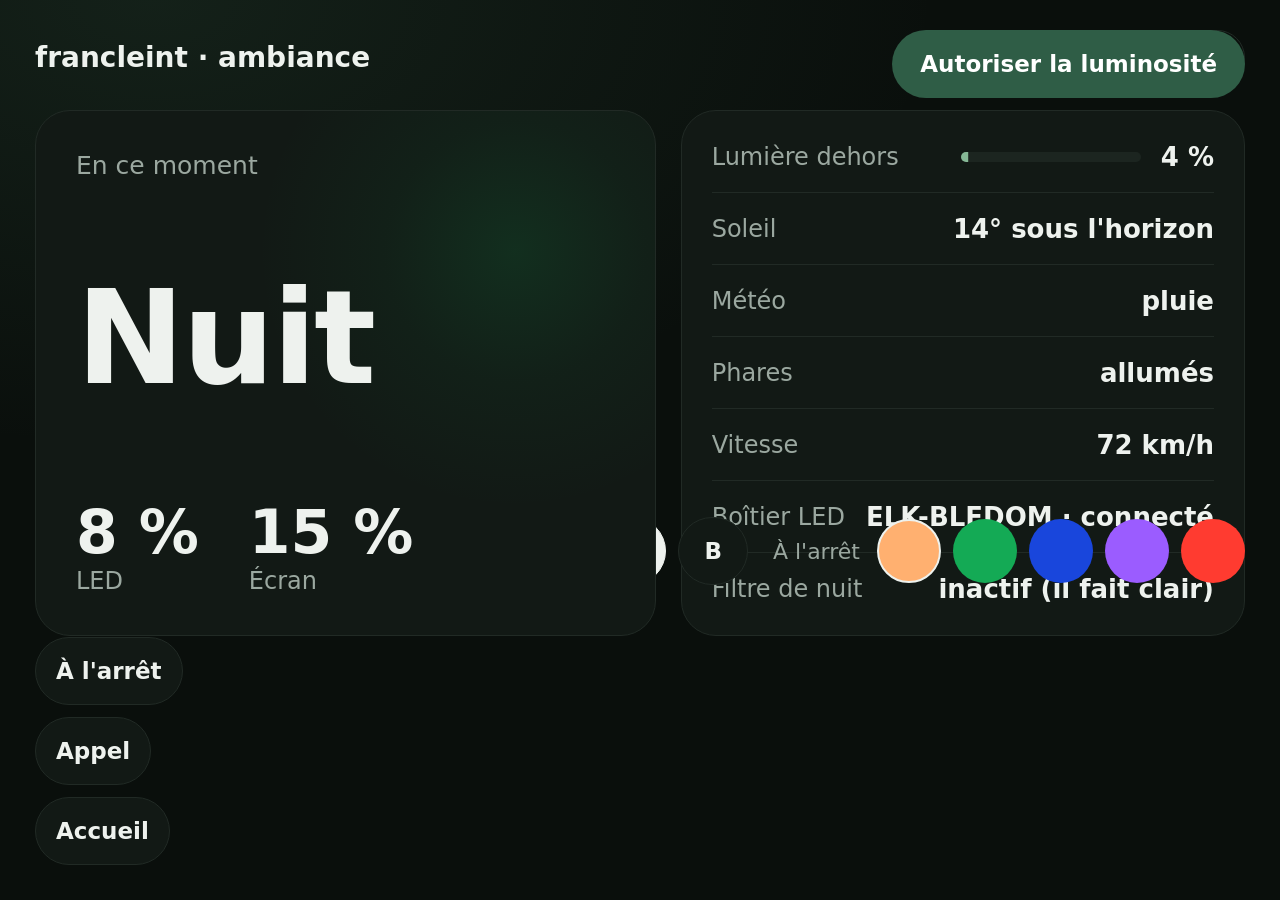
==== francleint/src/main/assets/www/ambiance/index.html @ 004cc015 "Add files via upload" ====
<!doctype html>
<html lang="fr">
<head>
<meta charset="utf-8">
<meta name="viewport" content="width=device-width, initial-scale=1">
<title>Ambiance francleint</title>
<style>
@font-face { font-family: "Inst"; src: url("../fonts/InstrumentSans.ttf") format("truetype"); font-weight: 400 700; font-stretch: 75% 100%; }
:root {
  --bg: #0A0F0C; --surface: #121915; --surface-2: #1C2520; --line: #212A25;
  --ink: #EEF2EE; --ink-2: #9BA8A0; --accent: #2F5D46; --accent-hi: #86B896;
  --ease: cubic-bezier(.22,1,.36,1);
}
* { box-sizing: border-box; margin: 0; padding: 0; -webkit-tap-highlight-color: transparent; }
html { font-size: calc(100vh / 45); }
html, body { height: 100%; overflow: hidden; background: var(--bg); color: var(--ink); font-family: "Inst", system-ui, sans-serif; user-select: none; }
button { font: inherit; color: inherit; border: 0; background: none; cursor: pointer; transition: transform 180ms var(--ease), background 180ms var(--ease); }
button:active { transform: scale(.97); }

.app { height: 100%; padding: 1.5rem 1.75rem 1.75rem; display: grid; grid-template-rows: 2.75rem minmax(0,1fr) auto; gap: 1.25rem;
  background-image: radial-gradient(56rem 32rem at 12% 0%, rgba(80,140,104,.14), transparent 70%); }
header { display: flex; align-items: center; justify-content: space-between; }
.brand { font-size: 1.4rem; font-weight: 700; }
.top-actions { display: flex; gap: .75rem; }
.ghost { height: 2.75rem; padding: 0 1.1rem; border-radius: 999px; font-size: 1.15rem; font-weight: 600; color: var(--ink-2); border: 1px solid var(--line); }

main { display: grid; grid-template-columns: minmax(0,1.1fr) minmax(0,1fr); gap: 1.25rem; min-height: 0; }
.hero { position: relative; border-radius: 1.75rem; background: var(--surface); border: 1px solid var(--line); padding: 2rem; display: flex; flex-direction: column; justify-content: space-between; overflow: hidden; }
.orb { position: absolute; right: -6rem; top: -6rem; width: 26rem; height: 26rem; border-radius: 50%; transition: background 900ms var(--ease), opacity 900ms var(--ease); }
.label { position: relative; font-size: 1.25rem; font-weight: 500; color: var(--ink-2); }
.ctx { position: relative; font-size: 6.5rem; font-weight: 600; font-stretch: 75%; letter-spacing: -.02em; line-height: .95; text-transform: capitalize; }
.levels { position: relative; display: flex; gap: 2.5rem; }
.levels b { display: block; font-size: 3rem; font-weight: 600; font-stretch: 75%; font-variant-numeric: tabular-nums; }
.levels span { font-size: 1.2rem; font-weight: 500; color: var(--ink-2); }

.inputs { border-radius: 1.75rem; background: var(--surface); border: 1px solid var(--line); padding: .5rem 1.5rem; display: flex; flex-direction: column; justify-content: space-around; }
.row { display: flex; align-items: center; justify-content: space-between; gap: 1rem; min-height: 3.6rem; border-bottom: 1px solid var(--line); }
.row:last-child { border-bottom: 0; }
.row span { font-size: 1.2rem; font-weight: 500; color: var(--ink-2); }
.row b { font-size: 1.3rem; font-weight: 600; text-align: right; }
.bar { width: 9rem; height: .5rem; border-radius: .5rem; background: var(--surface-2); overflow: hidden; }
.bar i { display: block; height: 100%; width: 100%; background: var(--accent-hi); transform-origin: left; transition: transform 600ms var(--ease); }
.with-bar { display: flex; align-items: center; gap: 1rem; }

footer { display: grid; grid-template-columns: minmax(0,1fr) auto auto; gap: 1.25rem; align-items: center; }
.chips .chip { padding: 0 1rem; }
.chips { display: flex; gap: .6rem; flex-wrap: wrap; }
.chip { height: 3.4rem; padding: 0 1.25rem; border-radius: 999px; background: var(--surface); border: 1px solid var(--line); font-size: 1.15rem; font-weight: 600; }
.chip.on { background: var(--ink); color: var(--bg); border-color: var(--ink); }
.park { display: flex; align-items: center; gap: .6rem; }
.park span { font-size: 1.1rem; color: var(--ink-2); margin-right: .25rem; }
.sw { width: 3.2rem; height: 3.2rem; border-radius: 50%; border: 2px solid transparent; }
.sw.on { border-color: var(--ink); }
.cta { height: 3.4rem; padding: 0 1.4rem; border-radius: 999px; background: var(--accent); color: #fff; font-size: 1.15rem; font-weight: 600; }

.sheet { position: absolute; inset: 0; background: rgba(5,8,6,.86); display: none; align-items: center; justify-content: center; }
.sheet.on { display: flex; }
.panel { width: 52rem; max-height: 36rem; border-radius: 1.75rem; background: var(--surface); border: 1px solid var(--line); padding: 1.75rem; display: flex; flex-direction: column; gap: 1rem; }
.panel h2 { font-size: 1.8rem; font-weight: 600; }
.panel p { font-size: 1.1rem; color: var(--ink-2); }
.list { overflow-y: auto; display: flex; flex-direction: column; gap: .5rem; }
.dev { display: flex; justify-content: space-between; align-items: center; min-height: 3.2rem; padding: 0 1rem; border-radius: 1rem; background: var(--surface-2); font-size: 1.15rem; text-align: left; }
.dev small { color: var(--ink-2); font-size: .95rem; }
.mono { font-family: monospace; font-size: .95rem; color: var(--ink-2); word-break: break-all; }
.test { display: flex; align-items: center; gap: .6rem; }
.test span { font-size: 1.1rem; color: var(--ink-2); }
.panel-actions { display: flex; gap: .75rem; justify-content: flex-end; }
@media (prefers-reduced-motion: reduce) { * { transition-duration: 1ms !important; } }
</style>
</head>
<body>
<div class="app">
  <header>
    <span class="brand">francleint · ambiance</span>
    <div class="top-actions">
      <button class="ghost" id="btBtn">Bluetooth</button>
      <button class="ghost" id="quit">Fermer</button>
    </div>
  </header>

  <main>
    <section class="hero" aria-label="Ce que font les LED">
      <div class="orb" id="orb"></div>
      <p class="label">En ce moment</p>
      <p class="ctx" id="ctx">—</p>
      <div class="levels">
        <div><b id="led">—</b><span>LED</span></div>
        <div><b id="screen">—</b><span>Écran</span></div>
      </div>
    </section>

    <section class="inputs" aria-label="Ce que voit le moteur">
      <div class="row"><span>Lumière dehors</span><div class="with-bar"><div class="bar"><i id="ambBar"></i></div><b id="amb">—</b></div></div>
      <div class="row"><span>Soleil</span><b id="sun">—</b></div>
      <div class="row"><span>Météo</span><b id="wx">—</b></div>
      <div class="row"><span>Phares</span><b id="lights">—</b></div>
      <div class="row"><span>Vitesse</span><b id="speed">—</b></div>
      <div class="row"><span>Boîtier LED</span><b id="ledState">—</b></div>
      <div class="row"><span>Filtre de nuit</span><b id="dimTxt">—</b></div>
    </section>
  </main>

  <footer>
    <div class="chips" id="chips">
      <button class="chip" data-sim="auto">Auto</button>
      <button class="chip" data-sim="soleil">Soleil</button>
      <button class="chip" data-sim="pluie">Pluie</button>
      <button class="chip" data-sim="nuit">Nuit</button>
      <button class="chip" data-sim="autoroute">Autoroute</button>
      <button class="chip" data-sim="arret">À l'arrêt</button>
      <button class="chip" data-sim="appel">Appel</button>
      <button class="chip" data-sim="accueil">Accueil</button>
    </div>
    <div class="park">
      <span>Test LED</span>
      <button class="sw" data-test="#FF0000" style="background:#FF0000" aria-label="Test rouge"></button>
      <button class="sw" data-test="#00FF00" style="background:#00FF00" aria-label="Test vert"></button>
      <button class="sw" data-test="#0000FF" style="background:#0000FF" aria-label="Test bleu"></button>
      <button class="chip" data-proto="0">A</button>
      <button class="chip" data-proto="1">B</button>
    </div>
    <div class="park" id="park">
      <span>À l'arrêt</span>
      <button class="sw" data-c="#FFB070" style="background:#FFB070" aria-label="Blanc chaud"></button>
      <button class="sw" data-c="#14AA55" style="background:#14AA55" aria-label="Vert"></button>
      <button class="sw" data-c="#1946DC" style="background:#1946DC" aria-label="Bleu"></button>
      <button class="sw" data-c="#9B5CFF" style="background:#9B5CFF" aria-label="Violet"></button>
      <button class="sw" data-c="#FF3B30" style="background:#FF3B30" aria-label="Rouge"></button>
    </div>
  </footer>

  <div style="position:absolute; right:1.75rem; top:1.5rem; display:flex; gap:.6rem">
    <button class="cta" id="allowOverlay" style="display:none">Autoriser le filtre de nuit</button>
    <button class="cta" id="allow" style="display:none">Autoriser la luminosité</button>
  </div>
</div>

<div class="sheet" id="sheet">
  <div class="panel">
    <h2>Bluetooth</h2>
    <p id="btInfo">Appareils vus autour de l'écran. Touche ton boîtier LED s'il n'a pas été trouvé tout seul. Ferme Lotus Lantern avant : le boîtier n'accepte qu'une connexion à la fois.</p>
    <div class="test">
      <span>Test</span>
      <button class="chip" data-test="#FF0000">Rouge</button>
      <button class="chip" data-test="#00FF00">Vert</button>
      <button class="chip" data-test="#0000FF">Bleu</button>
      <span style="margin-left:auto">Langage</span>
      <button class="chip" data-proto="0">A</button>
      <button class="chip" data-proto="1">B</button>
    </div>
    <p class="label" id="testHint">Touche Rouge : si rien ne change en 2 s, passe en langage B et réessaie.</p>
    <p class="mono" id="gatt"></p>
    <div class="list" id="devices"></div>
    <div class="panel-actions">
      <button class="ghost" id="rescan">Rechercher à nouveau</button>
      <button class="cta" id="closeSheet">OK</button>
    </div>
  </div>
</div>

<script>
var NATIVE = typeof window.Amb !== 'undefined';
var $ = function (id) { return document.getElementById(id); };
var demo = { context: 'nuit', sim: 'auto', ambient: 4, elevation: -14, weather: 'pluie', lights: true, call: false, speed: 72, gps: true,
  ledLevel: 8, ledColor: '#14AA55', screen: 15, canWrite: false, ledState: 'connecté', ledName: 'ELK-BLEDOM', ledReady: true, gatt: '', seen: [{ addr: 'BE:58:30:00:12:34', name: 'ELK-BLEDOM' }], park: '#FFB070' };

function status() { try { return NATIVE ? JSON.parse(Amb.status()) : demo; } catch (e) { return {}; } }

function render() {
  var s = status();
  $('ctx').textContent = s.context || '—';
  $('led').textContent = s.ledLevel != null ? s.ledLevel + ' %' : '—';
  $('screen').textContent = s.screen >= 0 ? s.screen + ' %' : 'auto';
  $('amb').textContent = s.ambient != null ? s.ambient + ' %' : '—';
  $('ambBar').style.transform = 'scaleX(' + ((s.ambient || 0) / 100) + ')';
  $('sun').textContent = s.elevation != null ? (s.elevation >= 0 ? s.elevation + '° au-dessus' : (-s.elevation) + '° sous l\'horizon') : '—';
  $('wx').textContent = s.weather || '—';
  $('lights').textContent = s.lights ? 'allumés' : 'éteints';
  $('speed').textContent = s.speed >= 0 ? s.speed + ' km/h' : (s.locOn === false ? 'localisation coupée' : 'en attente du signal GPS');
  $('dimTxt').textContent = s.canOverlay === false ? 'à autoriser' : (s.dimOn === false ? 'désactivé' : (s.dim > 0 ? s.dim + ' %' : 'inactif (il fait clair)'));
  $('allowOverlay').style.display = s.canOverlay === false ? 'block' : 'none';
  $('ledState').textContent = (s.ledName ? s.ledName + ' · ' : '') + (s.ledState || '—');
  var c = s.ledColor || '#000000', a = Math.max(.15, (s.ledLevel || 0) / 100);
  $('orb').style.background = 'radial-gradient(circle at 50% 50%, ' + c + ' 0%, ' + c + '55 35%, transparent 70%)';
  $('orb').style.opacity = a;
  $('allow').style.display = s.canWrite === false ? 'block' : 'none';
  [].forEach.call(document.querySelectorAll('.chip'), function (b) { b.classList.toggle('on', b.dataset.sim === (s.sim || 'auto')); });
  [].forEach.call(document.querySelectorAll('.sw[data-c]'), function (b) { b.classList.toggle('on', (s.park || '').toUpperCase() === b.dataset.c.toUpperCase()); });
  [].forEach.call(document.querySelectorAll('[data-proto]'), function (b) { b.classList.toggle('on', String(s.proto || 0) === b.dataset.proto); });
  if ($('sheet').classList.contains('on')) renderDevices(s);
}

function renderDevices(s) {
  $('gatt').textContent = s.gatt ? 'Services du boîtier : ' + s.gatt : '';
  [].forEach.call(document.querySelectorAll('[data-proto]'), function (b) { b.classList.toggle('on', String(s.proto || 0) === b.dataset.proto); });
  var list = $('devices'), html = '';
  (s.seen || []).forEach(function (d) {
    html += '<button class="dev" data-addr="' + d.addr + '"><span>' + (d.name || 'sans nom') + '</span><small>' + d.addr + '</small></button>';
  });
  list.innerHTML = html || '<p class="label">Aucun appareil vu pour l\'instant…</p>';
}

document.addEventListener('click', function (e) {
  var t = e.target.closest('button'); if (!t) return;
  if (t.dataset.test) { if (NATIVE) Amb.ledTest(t.dataset.test); }
  else if (t.dataset.proto) { if (NATIVE) Amb.ledProto(parseInt(t.dataset.proto, 10)); }
  else if (t.dataset.sim) { NATIVE ? Amb.sim(t.dataset.sim) : (demo.sim = t.dataset.sim); }
  else if (t.dataset.c) { NATIVE ? Amb.park(t.dataset.c) : (demo.park = t.dataset.c); }
  else if (t.dataset.addr) { if (NATIVE) Amb.ledConnect(t.dataset.addr); $('sheet').classList.remove('on'); }
  else if (t.id === 'btBtn') { $('sheet').classList.add('on'); renderDevices(status()); }
  else if (t.id === 'closeSheet') { $('sheet').classList.remove('on'); }
  else if (t.id === 'rescan') { if (NATIVE) Amb.ledReset(); }
  else if (t.id === 'allow') { if (NATIVE) Amb.allowScreen(); }
  else if (t.id === 'allowOverlay') { if (NATIVE) Amb.allowOverlay(); }
  else if (t.id === 'quit') { if (NATIVE) Amb.quit(); }
  render();
});

render();
setInterval(render, 500);
</script>
</body>
</html>
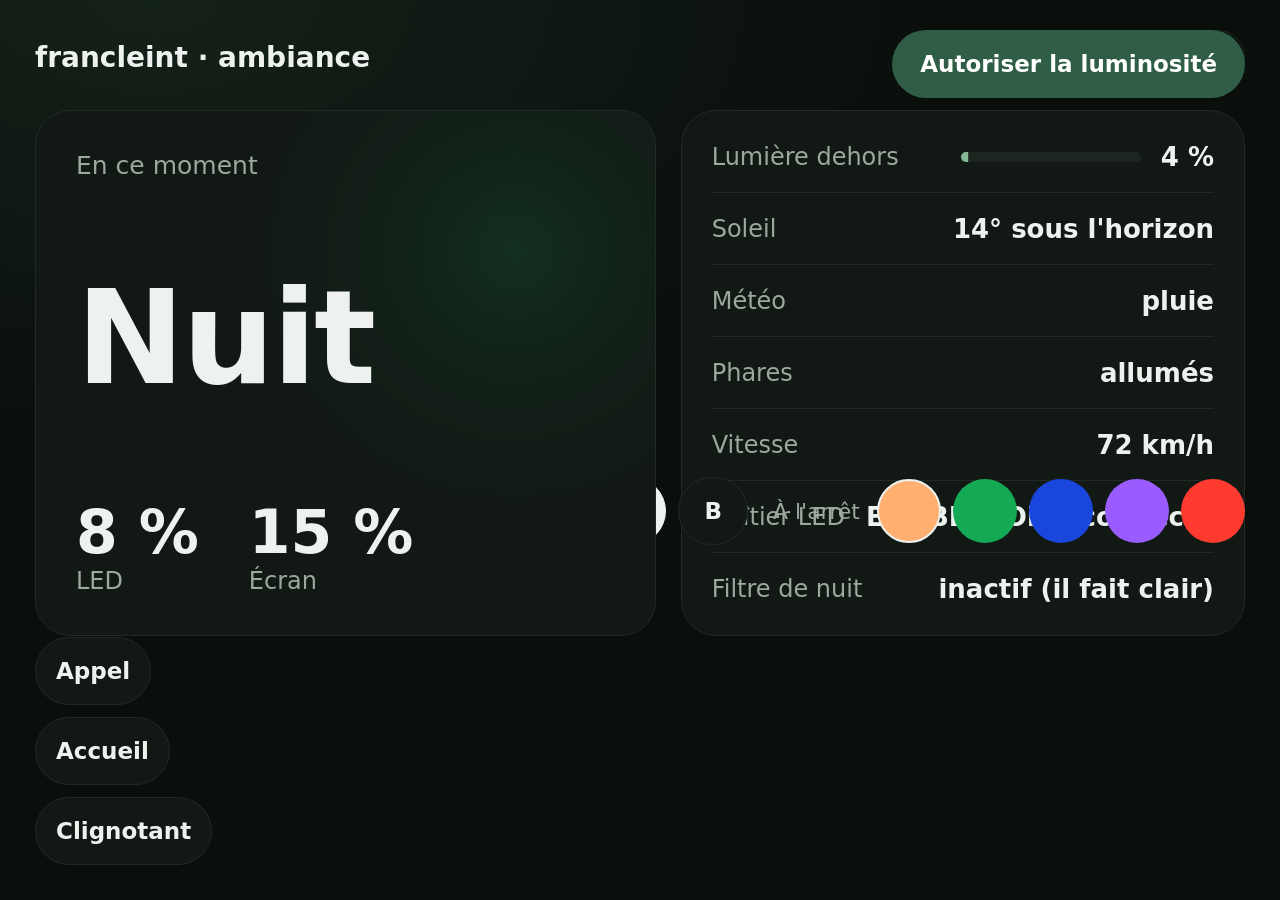
==== commit 52e34df3: "Add files via upload" ====
--- a/francleint/src/main/assets/www/ambiance/index.html
+++ b/francleint/src/main/assets/www/ambiance/index.html
@@ -110,6 +110,7 @@
       <button class="chip" data-sim="arret">À l'arrêt</button>
       <button class="chip" data-sim="appel">Appel</button>
       <button class="chip" data-sim="accueil">Accueil</button>
+      <button class="chip" data-sim="clignotant">Clignotant</button>
     </div>
     <div class="park">
       <span>Test LED</span>
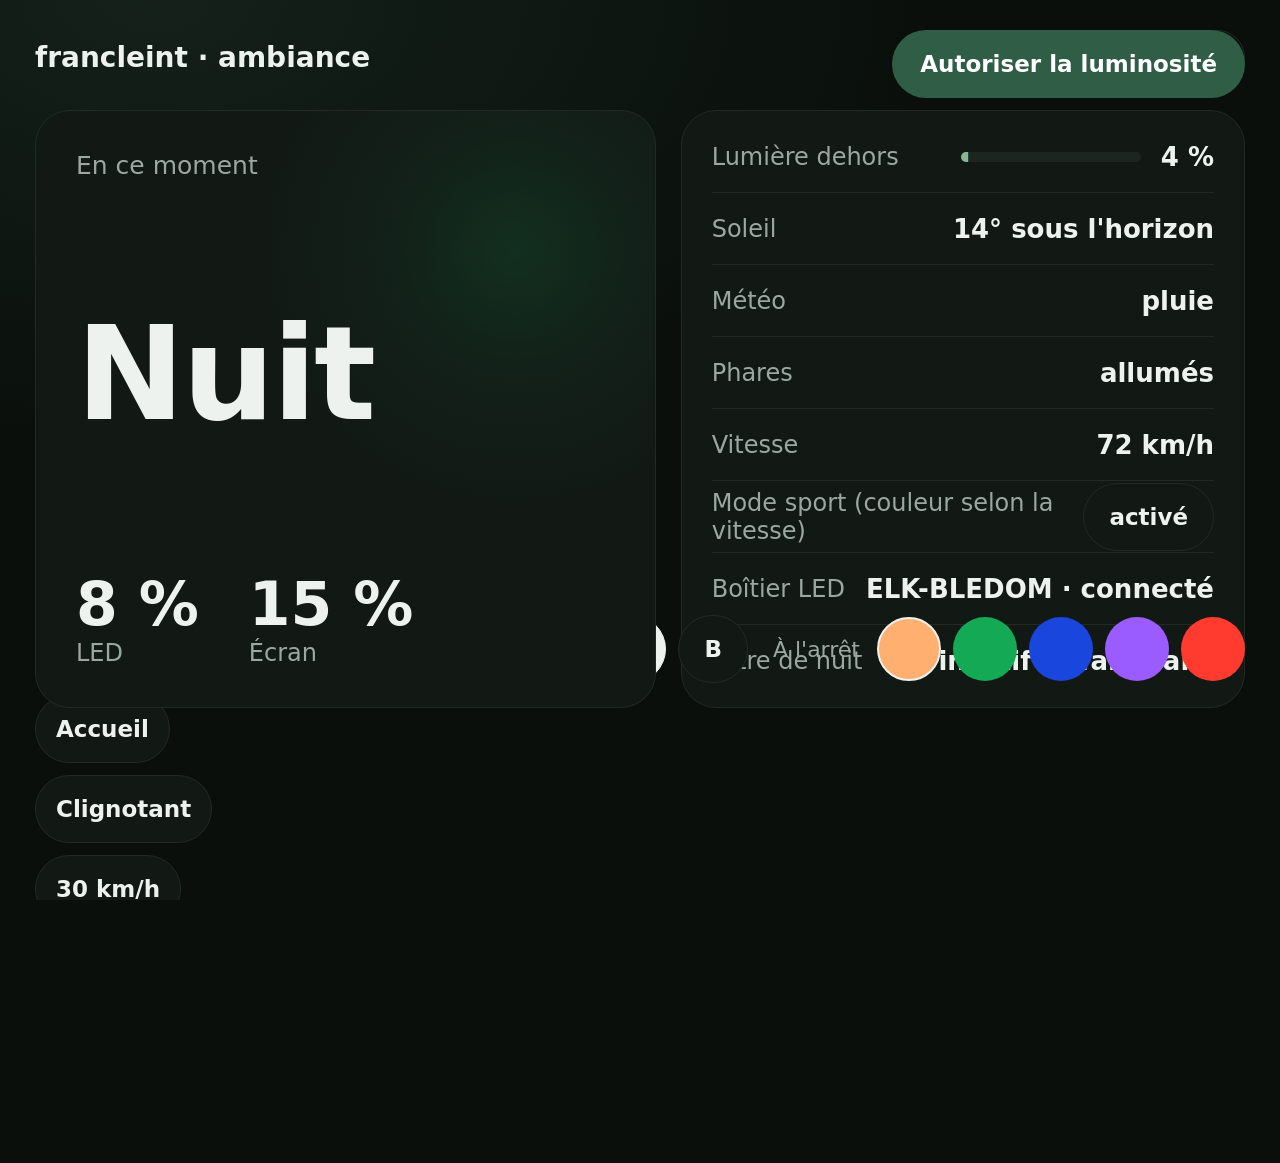
==== commit 98a2862b: "Add files via upload" ====
--- a/francleint/src/main/assets/www/ambiance/index.html
+++ b/francleint/src/main/assets/www/ambiance/index.html
@@ -95,6 +95,7 @@
       <div class="row"><span>Météo</span><b id="wx">—</b></div>
       <div class="row"><span>Phares</span><b id="lights">—</b></div>
       <div class="row"><span>Vitesse</span><b id="speed">—</b></div>
+      <div class="row"><span>Mode sport (couleur selon la vitesse)</span><button class="chip" id="sportBtn">—</button></div>
       <div class="row"><span>Boîtier LED</span><b id="ledState">—</b></div>
       <div class="row"><span>Filtre de nuit</span><b id="dimTxt">—</b></div>
     </section>
@@ -111,6 +112,10 @@
       <button class="chip" data-sim="appel">Appel</button>
       <button class="chip" data-sim="accueil">Accueil</button>
       <button class="chip" data-sim="clignotant">Clignotant</button>
+      <button class="chip" data-sim="v30">30 km/h</button>
+      <button class="chip" data-sim="v50">50 km/h</button>
+      <button class="chip" data-sim="v90">90 km/h</button>
+      <button class="chip" data-sim="v130">130 km/h</button>
     </div>
     <div class="park">
       <span>Test LED</span>
@@ -178,6 +183,7 @@
   $('wx').textContent = s.weather || '—';
   $('lights').textContent = s.lights ? 'allumés' : 'éteints';
   $('speed').textContent = s.speed >= 0 ? s.speed + ' km/h' : (s.locOn === false ? 'localisation coupée' : 'en attente du signal GPS');
+  var sb = $('sportBtn'); sb.textContent = s.sport === false ? 'coupé' : 'activé'; sb.classList.toggle('on', s.sport !== false); sb.dataset.on = s.sport === false ? '0' : '1';
   $('dimTxt').textContent = s.canOverlay === false ? 'à autoriser' : (s.dimOn === false ? 'désactivé' : (s.dim > 0 ? s.dim + ' %' : 'inactif (il fait clair)'));
   $('allowOverlay').style.display = s.canOverlay === false ? 'block' : 'none';
   $('ledState').textContent = (s.ledName ? s.ledName + ' · ' : '') + (s.ledState || '—');
@@ -210,6 +216,7 @@
   else if (t.dataset.addr) { if (NATIVE) Amb.ledConnect(t.dataset.addr); $('sheet').classList.remove('on'); }
   else if (t.id === 'btBtn') { $('sheet').classList.add('on'); renderDevices(status()); }
   else if (t.id === 'closeSheet') { $('sheet').classList.remove('on'); }
+  else if (t.id === 'sportBtn') { var on = t.dataset.on !== '1'; NATIVE ? Amb.setSport(on) : (demo.sport = on); }
   else if (t.id === 'rescan') { if (NATIVE) Amb.ledReset(); }
   else if (t.id === 'allow') { if (NATIVE) Amb.allowScreen(); }
   else if (t.id === 'allowOverlay') { if (NATIVE) Amb.allowOverlay(); }
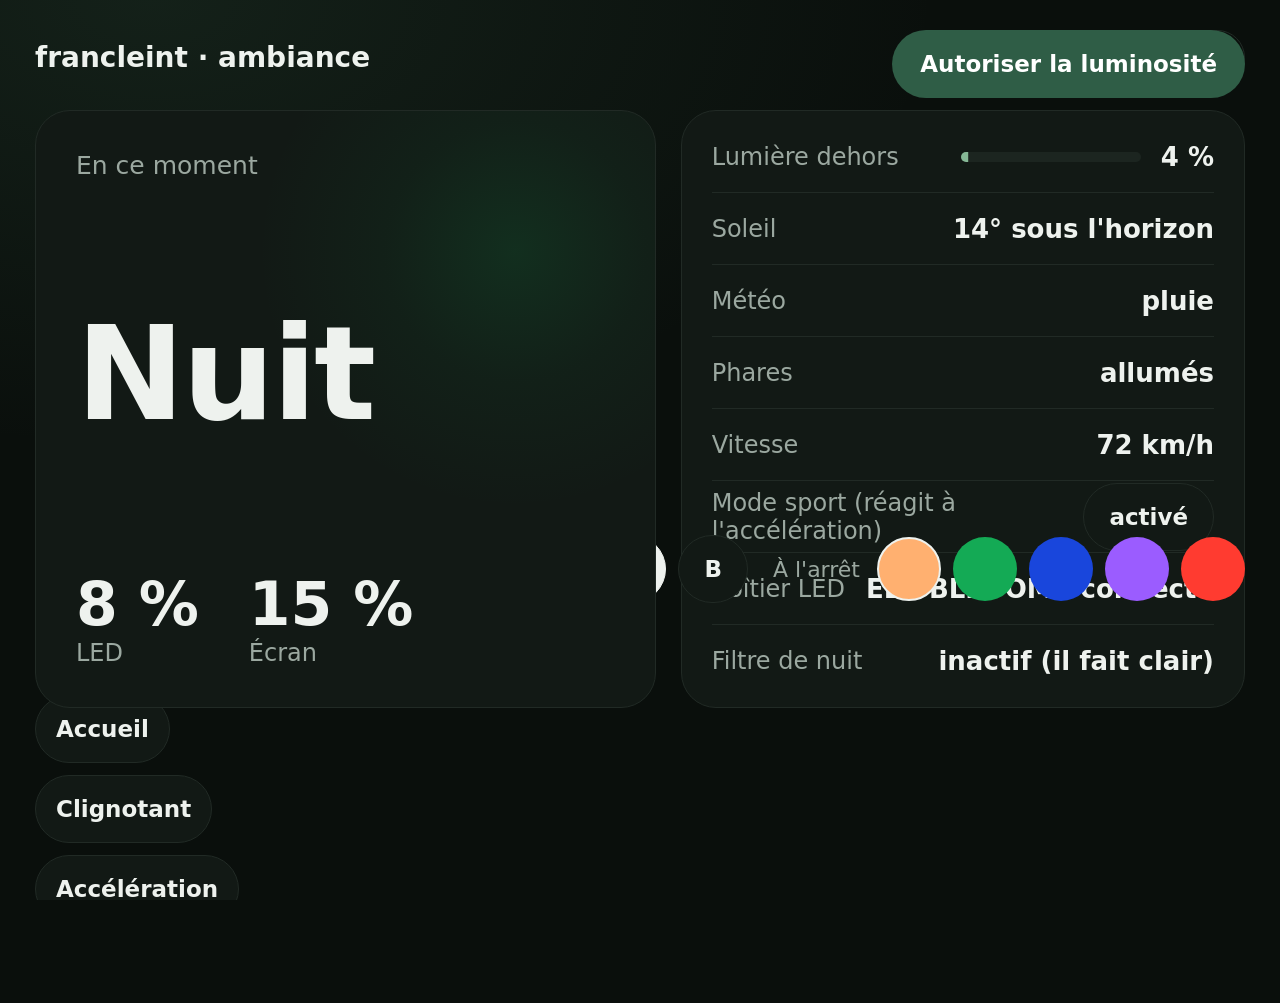
==== commit 0576e428: "Add files via upload" ====
--- a/francleint/src/main/assets/www/ambiance/index.html
+++ b/francleint/src/main/assets/www/ambiance/index.html
@@ -95,7 +95,7 @@
       <div class="row"><span>Météo</span><b id="wx">—</b></div>
       <div class="row"><span>Phares</span><b id="lights">—</b></div>
       <div class="row"><span>Vitesse</span><b id="speed">—</b></div>
-      <div class="row"><span>Mode sport (couleur selon la vitesse)</span><button class="chip" id="sportBtn">—</button></div>
+      <div class="row"><span>Mode sport (réagit à l'accélération)</span><button class="chip" id="sportBtn">—</button></div>
       <div class="row"><span>Boîtier LED</span><b id="ledState">—</b></div>
       <div class="row"><span>Filtre de nuit</span><b id="dimTxt">—</b></div>
     </section>
@@ -112,10 +112,8 @@
       <button class="chip" data-sim="appel">Appel</button>
       <button class="chip" data-sim="accueil">Accueil</button>
       <button class="chip" data-sim="clignotant">Clignotant</button>
-      <button class="chip" data-sim="v30">30 km/h</button>
-      <button class="chip" data-sim="v50">50 km/h</button>
-      <button class="chip" data-sim="v90">90 km/h</button>
-      <button class="chip" data-sim="v130">130 km/h</button>
+      <button class="chip" data-sim="acc1">Accélération</button>
+      <button class="chip" data-sim="acc2">Plein gaz</button>
     </div>
     <div class="park">
       <span>Test LED</span>
@@ -182,7 +180,7 @@
   $('sun').textContent = s.elevation != null ? (s.elevation >= 0 ? s.elevation + '° au-dessus' : (-s.elevation) + '° sous l\'horizon') : '—';
   $('wx').textContent = s.weather || '—';
   $('lights').textContent = s.lights ? 'allumés' : 'éteints';
-  $('speed').textContent = s.speed >= 0 ? s.speed + ' km/h' : (s.locOn === false ? 'localisation coupée' : 'en attente du signal GPS');
+  $('speed').textContent = s.speed >= 0 ? s.speed + ' km/h' + (s.power > 0 ? ' · boost ' + s.power + ' %' : '') : (s.locOn === false ? 'localisation coupée' : 'en attente du signal GPS');
   var sb = $('sportBtn'); sb.textContent = s.sport === false ? 'coupé' : 'activé'; sb.classList.toggle('on', s.sport !== false); sb.dataset.on = s.sport === false ? '0' : '1';
   $('dimTxt').textContent = s.canOverlay === false ? 'à autoriser' : (s.dimOn === false ? 'désactivé' : (s.dim > 0 ? s.dim + ' %' : 'inactif (il fait clair)'));
   $('allowOverlay').style.display = s.canOverlay === false ? 'block' : 'none';
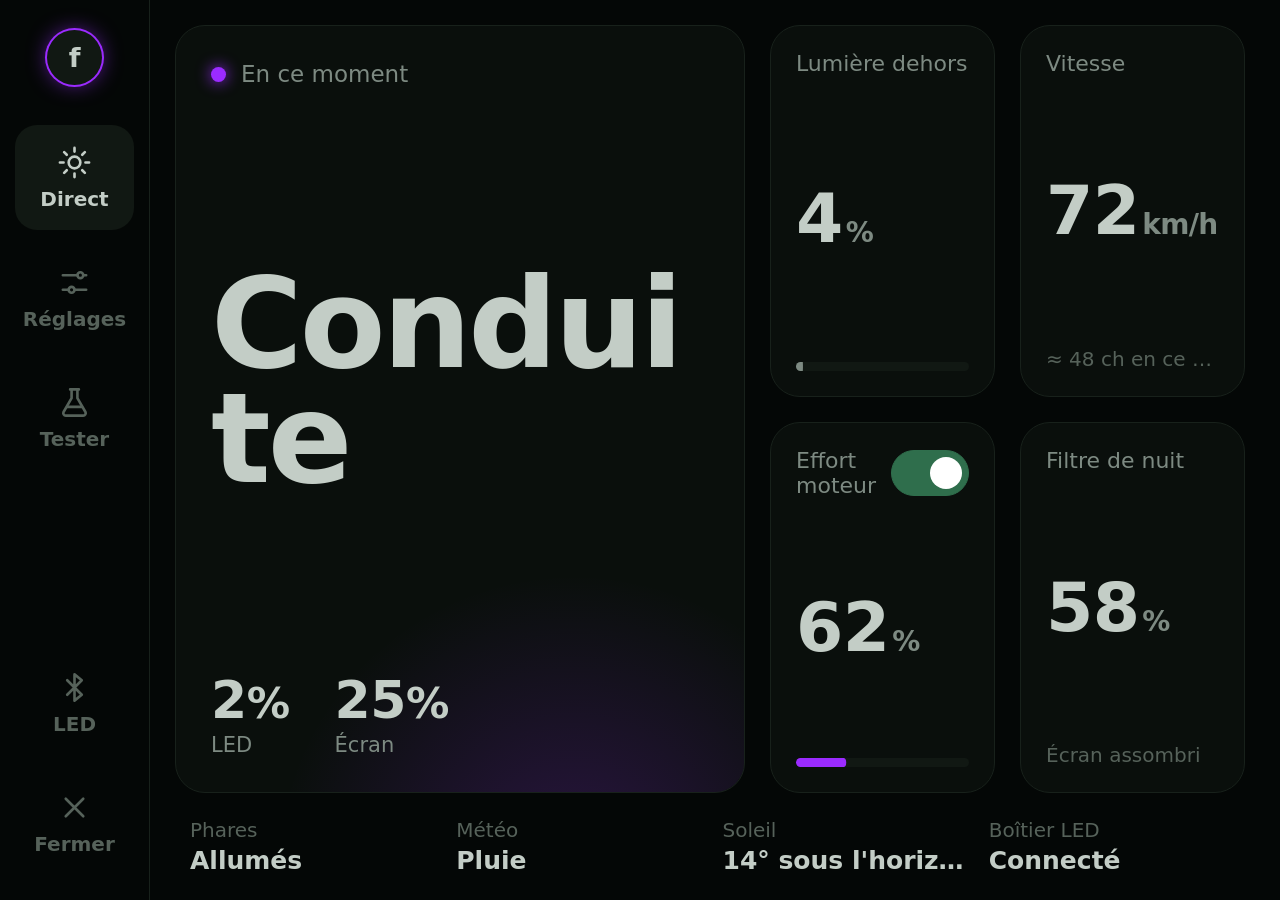
==== commit 32a095c1: "Add files via upload" ====
--- a/francleint/src/main/assets/www/ambiance/index.html
+++ b/francleint/src/main/assets/www/ambiance/index.html
@@ -5,159 +5,346 @@
 <meta name="viewport" content="width=device-width, initial-scale=1">
 <title>Ambiance francleint</title>
 <style>
+/* Hallmark · macrostructure: Cockpit (side-rail + live hero + gauge tiles) · nav: N3 side-rail · footer: none (écran embarqué)
+ * genre: atmospheric · theme: custom (vibe: "habitacle de nuit, vert sapin, la lumière des LED comme seul accent")
+ * paper ≈ oklch(15% .012 160) · accent = couleur réelle des LED (dynamique) · display: Instrument Sans condensé · body: Instrument Sans
+ * axes: dark / grotesk-condensed / chromatic-green · motion: crossfade d'onglet · lueur des LED · toggle
+ * Hallmark · pre-emit critique: P5 H5 E4 S5 R5 V4
+ * Note : couleurs en hex (équivalents OKLCH en commentaire) — la WebView Android 9 de l'écran ne lit pas oklch().
+ */
 @font-face { font-family: "Inst"; src: url("../fonts/InstrumentSans.ttf") format("truetype"); font-weight: 400 700; font-stretch: 75% 100%; }
 :root {
-  --bg: #0A0F0C; --surface: #121915; --surface-2: #1C2520; --line: #212A25;
-  --ink: #EEF2EE; --ink-2: #9BA8A0; --accent: #2F5D46; --accent-hi: #86B896;
-  --ease: cubic-bezier(.22,1,.36,1);
+  --bg:        #0A0F0D; /* oklch(15% .012 160) */
+  --surface:   #111814; /* oklch(19% .014 160) */
+  --surface-2: #18211C; /* oklch(23% .016 160) */
+  --line:      #222C26; /* oklch(27% .014 160) */
+  --ink:       #EDF2EE; /* oklch(95% .008 160) */
+  --ink-2:     #A3B0A8; /* oklch(73% .018 160) */
+  --ink-3:     #6E7C74; /* oklch(56% .02 160) */
+  --brand:     #3F8F63; /* oklch(58% .11 155) — vert francleint */
+  --warn:      #E9A23B; /* oklch(76% .14 70) */
+  --live:      #14AA55; /* couleur actuelle des LED, mise à jour en direct */
+  --font: "Inst", system-ui, sans-serif;
+  --r-lg: 1.5rem; --r-md: 1.1rem; --r-pill: 999px;
+  --s-1: .5rem; --s-2: .75rem; --s-3: 1rem; --s-4: 1.25rem; --s-5: 1.75rem; --s-6: 2.25rem;
+  --ease-out: cubic-bezier(.22,1,.36,1); --ease-in-out: cubic-bezier(.65,0,.35,1);
+  --dur-fast: 160ms; --dur: 240ms; --dur-slow: 700ms;
+}
+/* NUIT : encore plus sombre, textes adoucis (pas de blanc pur qui éblouit), lueur des LED discrète */
+body[data-theme="night"] {
+  --bg:        #040706; /* oklch(10% .008 160) */
+  --surface:   #0A0F0C; /* oklch(14% .01 160) */
+  --surface-2: #111813; /* oklch(18% .012 160) */
+  --line:      #18211B; /* oklch(22% .012 160) */
+  --ink:       #C3CDC6; /* oklch(83% .012 160) — pas de blanc pur la nuit */
+  --ink-2:     #7D8A82; /* oklch(60% .016 160) */
+  --ink-3:     #56625A; /* oklch(46% .016 160) */
+  --brand:     #2F6E4C; /* oklch(48% .09 155) */
+  --glow-op: .22;
+}
+/* JOUR : papier clair, lisible en plein soleil, contrastes forts */
+body[data-theme="day"] {
+  --bg:        #EEF0EB; /* oklch(95% .006 130) */
+  --surface:   #FFFFFF;
+  --surface-2: #E6EAE5; /* oklch(93% .008 140) */
+  --line:      #D8DED7; /* oklch(89% .01 140) */
+  --ink:       #0E1511; /* oklch(18% .015 160) */
+  --ink-2:     #4A5750; /* oklch(43% .018 160) */
+  --ink-3:     #74817A; /* oklch(57% .016 160) */
+  --brand:     #2E7A52; /* oklch(52% .11 155) */
+  --warn:      #B86E0E; /* oklch(58% .14 65) */
+  --glow-op: .16;
 }
 * { box-sizing: border-box; margin: 0; padding: 0; -webkit-tap-highlight-color: transparent; }
-html { font-size: calc(100vh / 45); }
-html, body { height: 100%; overflow: hidden; background: var(--bg); color: var(--ink); font-family: "Inst", system-ui, sans-serif; user-select: none; }
-button { font: inherit; color: inherit; border: 0; background: none; cursor: pointer; transition: transform 180ms var(--ease), background 180ms var(--ease); }
-button:active { transform: scale(.97); }
-
-.app { height: 100%; padding: 1.5rem 1.75rem 1.75rem; display: grid; grid-template-rows: 2.75rem minmax(0,1fr) auto; gap: 1.25rem;
-  background-image: radial-gradient(56rem 32rem at 12% 0%, rgba(80,140,104,.14), transparent 70%); }
-header { display: flex; align-items: center; justify-content: space-between; }
-.brand { font-size: 1.4rem; font-weight: 700; }
-.top-actions { display: flex; gap: .75rem; }
-.ghost { height: 2.75rem; padding: 0 1.1rem; border-radius: 999px; font-size: 1.15rem; font-weight: 600; color: var(--ink-2); border: 1px solid var(--line); }
-
-main { display: grid; grid-template-columns: minmax(0,1.1fr) minmax(0,1fr); gap: 1.25rem; min-height: 0; }
-.hero { position: relative; border-radius: 1.75rem; background: var(--surface); border: 1px solid var(--line); padding: 2rem; display: flex; flex-direction: column; justify-content: space-between; overflow: hidden; }
-.orb { position: absolute; right: -6rem; top: -6rem; width: 26rem; height: 26rem; border-radius: 50%; transition: background 900ms var(--ease), opacity 900ms var(--ease); }
-.label { position: relative; font-size: 1.25rem; font-weight: 500; color: var(--ink-2); }
-.ctx { position: relative; font-size: 6.5rem; font-weight: 600; font-stretch: 75%; letter-spacing: -.02em; line-height: .95; text-transform: capitalize; }
-.levels { position: relative; display: flex; gap: 2.5rem; }
-.levels b { display: block; font-size: 3rem; font-weight: 600; font-stretch: 75%; font-variant-numeric: tabular-nums; }
-.levels span { font-size: 1.2rem; font-weight: 500; color: var(--ink-2); }
-
-.inputs { border-radius: 1.75rem; background: var(--surface); border: 1px solid var(--line); padding: .5rem 1.5rem; display: flex; flex-direction: column; justify-content: space-around; }
-.row { display: flex; align-items: center; justify-content: space-between; gap: 1rem; min-height: 3.6rem; border-bottom: 1px solid var(--line); }
-.row:last-child { border-bottom: 0; }
-.row span { font-size: 1.2rem; font-weight: 500; color: var(--ink-2); }
-.row b { font-size: 1.3rem; font-weight: 600; text-align: right; }
-.bar { width: 9rem; height: .5rem; border-radius: .5rem; background: var(--surface-2); overflow: hidden; }
-.bar i { display: block; height: 100%; width: 100%; background: var(--accent-hi); transform-origin: left; transition: transform 600ms var(--ease); }
-.with-bar { display: flex; align-items: center; gap: 1rem; }
-
-footer { display: grid; grid-template-columns: minmax(0,1fr) auto auto; gap: 1.25rem; align-items: center; }
-.chips .chip { padding: 0 1rem; }
-.chips { display: flex; gap: .6rem; flex-wrap: wrap; }
-.chip { height: 3.4rem; padding: 0 1.25rem; border-radius: 999px; background: var(--surface); border: 1px solid var(--line); font-size: 1.15rem; font-weight: 600; }
-.chip.on { background: var(--ink); color: var(--bg); border-color: var(--ink); }
-.park { display: flex; align-items: center; gap: .6rem; }
-.park span { font-size: 1.1rem; color: var(--ink-2); margin-right: .25rem; }
-.sw { width: 3.2rem; height: 3.2rem; border-radius: 50%; border: 2px solid transparent; }
-.sw.on { border-color: var(--ink); }
-.cta { height: 3.4rem; padding: 0 1.4rem; border-radius: 999px; background: var(--accent); color: #fff; font-size: 1.15rem; font-weight: 600; }
-
-.sheet { position: absolute; inset: 0; background: rgba(5,8,6,.86); display: none; align-items: center; justify-content: center; }
-.sheet.on { display: flex; }
-.panel { width: 52rem; max-height: 36rem; border-radius: 1.75rem; background: var(--surface); border: 1px solid var(--line); padding: 1.75rem; display: flex; flex-direction: column; gap: 1rem; }
-.panel h2 { font-size: 1.8rem; font-weight: 600; }
+html { font-size: calc(100vh / 45); overflow-x: clip; }
+html, body { height: 100%; overflow: hidden; background: var(--bg); color: var(--ink); font-family: var(--font); user-select: none; }
+body { transition: background-color 900ms var(--ease-out), color 900ms var(--ease-out); }
+.rail, .hero, .tile, .card, .sim, .panel, .simbar { transition: background-color 900ms var(--ease-out), border-color 900ms var(--ease-out); }
+body[data-theme="day"] .hero, body[data-theme="day"] .tile, body[data-theme="day"] .card { box-shadow: 0 1px 2px rgba(14,21,17,.05); }
+body[data-theme="day"] .switch.on::after { background: #fff; }
+body[data-theme="day"] .tab.on { background: var(--surface); box-shadow: 0 1px 2px rgba(14,21,17,.06); }
+button { font: inherit; color: inherit; border: 0; background: none; cursor: pointer; touch-action: manipulation; }
+button:focus-visible { outline: 3px solid var(--ink); outline-offset: 3px; }
+.num { font-stretch: 75%; font-variant-numeric: tabular-nums; letter-spacing: -.01em; }
+
+/* ───── Coque : rail + vue ───── */
+.app { height: 100%; display: grid; grid-template-columns: 7.5rem minmax(0,1fr); grid-template-rows: 100%; }
+.rail { display: flex; flex-direction: column; align-items: stretch; gap: var(--s-2); padding: var(--s-4) var(--s-2); border-right: 1px solid var(--line); background: var(--bg); }
+.mark { height: 3.25rem; display: grid; place-items: center; margin-bottom: var(--s-3); }
+.mark span { width: 2.75rem; height: 2.75rem; border-radius: 50%; display: grid; place-items: center; font-weight: 700; font-size: 1.35rem; background: var(--surface-2); color: var(--ink);
+  box-shadow: 0 0 0 2px var(--live), 0 0 1.25rem -.25rem var(--live); transition: box-shadow var(--dur-slow) var(--ease-out); }
+.tab { height: 5.25rem; border-radius: var(--r-md); display: flex; flex-direction: column; align-items: center; justify-content: center; gap: .35rem; color: var(--ink-3);
+  font-size: 1rem; font-weight: 600; transition: background var(--dur-fast) var(--ease-out), color var(--dur-fast) var(--ease-out); }
+.tab svg { width: 1.75rem; height: 1.75rem; }
+.tab:active { background: var(--surface-2); }
+.tab.on { background: var(--surface-2); color: var(--ink); }
+.rail .grow { flex: 1; }
+.tab .dot { position: relative; }
+.tab .dot::after { content: ""; position: absolute; right: -.15rem; top: -.15rem; width: .6rem; height: .6rem; border-radius: 50%; background: var(--ink-3); box-shadow: 0 0 0 2px var(--bg); }
+.tab .dot.ok::after { background: var(--brand); }
+.tab .dot.ko::after { background: var(--warn); }
+
+.view { height: 100%; min-width: 0; min-height: 0; padding: var(--s-4) var(--s-5) var(--s-4) var(--s-4); display: none; }
+.view.on { display: grid; animation: in var(--dur) var(--ease-out); }
+@keyframes in { from { opacity: 0; } to { opacity: 1; } }
+
+/* ───── Bandeau simulation ───── */
+.simbar { display: none; align-items: center; justify-content: space-between; gap: var(--s-3); height: 3.5rem; padding: 0 .5rem 0 var(--s-4); border-radius: var(--r-pill);
+  background: var(--surface-2); border: 1px solid var(--warn); }
+.simbar.on { display: flex; }
+.simbar p { font-size: 1.15rem; font-weight: 600; white-space: nowrap; overflow: hidden; text-overflow: ellipsis; }
+.simbar p span { color: var(--warn); }
+
+/* ───── Vue Direct ───── */
+#v-live { grid-template-rows: auto minmax(0,1fr) auto; gap: var(--s-4); }
+#v-live:not(.simulating) { grid-template-rows: minmax(0,1fr) auto; }
+.live { display: grid; grid-template-columns: minmax(0,1.2fr) minmax(0,1fr); gap: var(--s-4); min-height: 0; }
+
+.hero { position: relative; overflow: hidden; border-radius: var(--r-lg); background: var(--surface); border: 1px solid var(--line); padding: var(--s-5);
+  display: grid; grid-template-rows: auto minmax(0,1fr) auto; }
+.hero .glow { position: absolute; inset: auto -30% -55% auto; width: 34rem; height: 34rem; border-radius: 50%; pointer-events: none;
+  background: radial-gradient(circle at center, var(--live) 0%, transparent 62%); opacity: var(--glow-op, .3); transition: background var(--dur-slow) var(--ease-out), opacity var(--dur-slow) var(--ease-out); }
+.eyebrow { position: relative; display: flex; align-items: center; gap: var(--s-2); font-size: 1.15rem; font-weight: 500; color: var(--ink-2); }
+.eyebrow i { width: .75rem; height: .75rem; border-radius: 50%; background: var(--live); box-shadow: 0 0 .75rem var(--live); transition: background var(--dur-slow) var(--ease-out); }
+.ctx { position: relative; align-self: center; font-size: 6.25rem; font-weight: 650; font-stretch: 75%; line-height: .92; letter-spacing: -.025em; overflow-wrap: anywhere; min-width: 0; }
+.ctx::first-letter { text-transform: uppercase; }
+.hero-foot { position: relative; display: flex; gap: var(--s-6); }
+.kv b { display: block; font-size: 2.6rem; font-weight: 600; line-height: 1; }
+.kv span { display: block; margin-top: .35rem; font-size: 1.05rem; font-weight: 500; color: var(--ink-2); }
+
+.tiles { display: grid; grid-template-columns: repeat(2, minmax(0,1fr)); grid-template-rows: repeat(2, minmax(0,1fr)); gap: var(--s-4); min-height: 0; }
+.tile { border-radius: var(--r-lg); background: var(--surface); border: 1px solid var(--line); padding: var(--s-4); display: flex; flex-direction: column; justify-content: space-between; min-width: 0; }
+.tile span { font-size: 1.1rem; font-weight: 500; color: var(--ink-2); }
+.tile b { font-size: 3.4rem; font-weight: 600; line-height: 1; }
+.tile b small { font-size: 1.4rem; font-weight: 600; color: var(--ink-2); margin-left: .15rem; }
+.tile em { font-style: normal; font-size: 1rem; font-weight: 500; color: var(--ink-3); white-space: nowrap; overflow: hidden; text-overflow: ellipsis; }
+.tile-head { display: flex; align-items: center; justify-content: space-between; gap: var(--s-2); }
+.switch.sm { width: 3.9rem; height: 2.3rem; }
+.switch.sm::after { width: 1.6rem; height: 1.6rem; }
+.switch.sm.on::after { transform: translateX(1.6rem); }
+.meter { height: .45rem; border-radius: var(--r-pill); background: var(--surface-2); overflow: hidden; }
+.meter i { display: block; height: 100%; width: 100%; border-radius: inherit; background: var(--ink-2); transform-origin: left; transform: scaleX(0); transition: transform 500ms var(--ease-out); }
+.meter.live i { background: var(--live); }
+
+.facts { display: grid; grid-template-columns: repeat(4, minmax(0,1fr)); gap: var(--s-4); padding: 0 var(--s-2); }
+.fact span { display: block; font-size: 1rem; font-weight: 500; color: var(--ink-3); }
+.fact b { display: block; margin-top: .2rem; font-size: 1.25rem; font-weight: 600; white-space: nowrap; overflow: hidden; text-overflow: ellipsis; }
+
+/* ───── Vue Réglages ───── */
+#v-set { grid-template-columns: repeat(2, minmax(0,1fr)); gap: var(--s-4); align-content: start; }
+.card { border-radius: var(--r-lg); background: var(--surface); border: 1px solid var(--line); padding: var(--s-2) var(--s-4); }
+.card h2 { font-size: 1.05rem; font-weight: 600; color: var(--ink-3); padding: var(--s-3) 0 var(--s-1); }
+.row { display: flex; align-items: center; justify-content: space-between; gap: var(--s-4); min-height: 5rem; padding: .85rem 0; border-top: 1px solid var(--line); }
+.card h2 + .row { border-top: 0; }
+.row .t { min-width: 0; }
+.row .t b { display: block; font-size: 1.3rem; font-weight: 600; }
+.row .t span { display: block; margin-top: .2rem; font-size: 1rem; color: var(--ink-2); }
+.switch { flex: none; width: 4.75rem; height: 2.75rem; border-radius: var(--r-pill); background: var(--surface-2); border: 1px solid var(--line); position: relative; transition: background var(--dur) var(--ease-out); }
+.switch::after { content: ""; position: absolute; top: .3rem; left: .3rem; width: 2rem; height: 2rem; border-radius: 50%; background: var(--ink-2); transition: transform var(--dur) var(--ease-out), background var(--dur) var(--ease-out); }
+.switch.on { background: var(--brand); border-color: var(--brand); }
+.switch.on::after { transform: translateX(2rem); background: #fff; }
+.seg { flex: none; display: flex; gap: .3rem; padding: .3rem; border-radius: var(--r-pill); background: var(--surface-2); }
+.seg button { min-width: 3.5rem; height: 2.75rem; padding: 0 var(--s-3); border-radius: var(--r-pill); font-size: 1.15rem; font-weight: 600; color: var(--ink-2); transition: background var(--dur-fast) var(--ease-out), color var(--dur-fast) var(--ease-out); }
+.seg button.on { background: var(--ink); color: var(--bg); }
+.swatches { flex: none; display: flex; gap: .6rem; }
+.sw { width: 3rem; height: 3rem; border-radius: 50%; box-shadow: inset 0 0 0 1px rgba(255,255,255,.12); transition: transform var(--dur-fast) var(--ease-out), box-shadow var(--dur-fast) var(--ease-out); }
+.sw:active { transform: scale(.94); }
+.sw.on { box-shadow: 0 0 0 3px var(--bg), 0 0 0 5px var(--ink); }
+.btn { flex: none; height: 3.25rem; padding: 0 var(--s-4); border-radius: var(--r-pill); font-size: 1.15rem; font-weight: 600; background: var(--surface-2); border: 1px solid var(--line); white-space: nowrap; }
+.btn:active { background: var(--line); }
+.btn.primary { background: var(--brand); border-color: var(--brand); color: #fff; }
+.state { flex: none; font-size: 1.15rem; font-weight: 600; color: var(--ink-2); white-space: nowrap; }
+
+/* ───── Vue Tester ───── */
+#v-test { grid-template-rows: auto auto auto; gap: var(--s-4); align-content: start; }
+.hint { font-size: 1.1rem; color: var(--ink-2); }
+.sims { display: grid; grid-template-columns: repeat(4, minmax(0,1fr)); gap: var(--s-2); }
+.sim { height: 4.25rem; border-radius: var(--r-md); background: var(--surface); border: 1px solid var(--line); font-size: 1.2rem; font-weight: 600; padding: 0 var(--s-2);
+  white-space: nowrap; overflow: hidden; text-overflow: ellipsis; transition: background var(--dur-fast) var(--ease-out); }
+.sim:active { background: var(--surface-2); }
+.sim.on { background: var(--ink); color: var(--bg); border-color: var(--ink); }
+.ledtest { display: flex; align-items: center; gap: var(--s-4); }
+.ledtest .sw { width: 3.75rem; height: 3.75rem; }
+
+/* ───── Feuille Bluetooth ───── */
+.sheet { position: fixed; inset: 0; background: rgba(4,7,5,.72); display: none; align-items: center; justify-content: center; z-index: 10; }
+.sheet.on { display: flex; animation: in var(--dur) var(--ease-out); }
+.panel { width: 54rem; max-height: 38rem; border-radius: var(--r-lg); background: var(--surface); border: 1px solid var(--line); padding: var(--s-5); display: flex; flex-direction: column; gap: var(--s-3); }
+.panel h2 { font-size: 1.9rem; font-weight: 650; font-stretch: 85%; }
 .panel p { font-size: 1.1rem; color: var(--ink-2); }
-.list { overflow-y: auto; display: flex; flex-direction: column; gap: .5rem; }
-.dev { display: flex; justify-content: space-between; align-items: center; min-height: 3.2rem; padding: 0 1rem; border-radius: 1rem; background: var(--surface-2); font-size: 1.15rem; text-align: left; }
-.dev small { color: var(--ink-2); font-size: .95rem; }
-.mono { font-family: monospace; font-size: .95rem; color: var(--ink-2); word-break: break-all; }
-.test { display: flex; align-items: center; gap: .6rem; }
-.test span { font-size: 1.1rem; color: var(--ink-2); }
-.panel-actions { display: flex; gap: .75rem; justify-content: flex-end; }
-@media (prefers-reduced-motion: reduce) { * { transition-duration: 1ms !important; } }
+.list { overflow-y: auto; display: flex; flex-direction: column; gap: var(--s-1); min-height: 0; }
+.dev { display: flex; justify-content: space-between; align-items: center; min-height: 3.75rem; padding: 0 var(--s-4); border-radius: var(--r-md); background: var(--surface-2); font-size: 1.2rem; font-weight: 600; text-align: left; }
+.dev small { color: var(--ink-3); font-size: 1rem; font-weight: 500; }
+.mono { font-family: monospace; font-size: .95rem; color: var(--ink-3); word-break: break-all; }
+.panel-actions { display: flex; gap: var(--s-2); justify-content: flex-end; }
+
+@media (prefers-reduced-motion: reduce) { *, *::after { transition-duration: 1ms !important; animation-duration: 1ms !important; } }
 </style>
 </head>
-<body>
+<body data-theme="night">
 <div class="app">
-  <header>
-    <span class="brand">francleint · ambiance</span>
-    <div class="top-actions">
-      <button class="ghost" id="btBtn">Bluetooth</button>
-      <button class="ghost" id="quit">Fermer</button>
+
+  <nav class="rail" aria-label="Sections">
+    <div class="mark"><span>f</span></div>
+    <button class="tab on" data-view="live" aria-label="Direct">
+      <svg viewBox="0 0 24 24" fill="none" stroke="currentColor" stroke-width="1.8" stroke-linecap="round"><circle cx="12" cy="12" r="4"/><path d="M12 2v2.5M12 19.5V22M2 12h2.5M19.5 12H22M4.9 4.9l1.8 1.8M17.3 17.3l1.8 1.8M4.9 19.1l1.8-1.8M17.3 6.7l1.8-1.8"/></svg>
+      Direct
+    </button>
+    <button class="tab" data-view="set" aria-label="Réglages">
+      <svg viewBox="0 0 24 24" fill="none" stroke="currentColor" stroke-width="1.8" stroke-linecap="round"><path d="M4 7h10M18 7h2M4 17h4M12 17h8"/><circle cx="16" cy="7" r="2"/><circle cx="10" cy="17" r="2"/></svg>
+      Réglages
+    </button>
+    <button class="tab" data-view="test" aria-label="Tester">
+      <svg viewBox="0 0 24 24" fill="none" stroke="currentColor" stroke-width="1.8" stroke-linecap="round" stroke-linejoin="round"><path d="M9 3h6M10 3v6L4.5 18.5A1.7 1.7 0 0 0 6 21h12a1.7 1.7 0 0 0 1.5-2.5L14 9V3"/><path d="M7 15h10"/></svg>
+      Tester
+    </button>
+    <div class="grow"></div>
+    <button class="tab" id="btBtn" aria-label="Bluetooth">
+      <svg class="dot" id="btDot" viewBox="0 0 24 24" fill="none" stroke="currentColor" stroke-width="1.8" stroke-linecap="round" stroke-linejoin="round"><path d="M7 7l10 10-5 4V3l5 4L7 17"/></svg>
+      LED
+    </button>
+    <button class="tab" id="quit" aria-label="Fermer">
+      <svg viewBox="0 0 24 24" fill="none" stroke="currentColor" stroke-width="1.8" stroke-linecap="round"><path d="M6 6l12 12M18 6L6 18"/></svg>
+      Fermer
+    </button>
+  </nav>
+
+  <!-- DIRECT -->
+  <main class="view on" id="v-live">
+    <div class="simbar" id="simbar">
+      <p>Simulation en cours : <span id="simName">—</span></p>
+      <button class="btn primary" data-sim="auto">Revenir en Auto</button>
     </div>
-  </header>
-
-  <main>
-    <section class="hero" aria-label="Ce que font les LED">
-      <div class="orb" id="orb"></div>
-      <p class="label">En ce moment</p>
-      <p class="ctx" id="ctx">—</p>
-      <div class="levels">
-        <div><b id="led">—</b><span>LED</span></div>
-        <div><b id="screen">—</b><span>Écran</span></div>
-      </div>
-    </section>
-
-    <section class="inputs" aria-label="Ce que voit le moteur">
-      <div class="row"><span>Lumière dehors</span><div class="with-bar"><div class="bar"><i id="ambBar"></i></div><b id="amb">—</b></div></div>
-      <div class="row"><span>Soleil</span><b id="sun">—</b></div>
-      <div class="row"><span>Météo</span><b id="wx">—</b></div>
-      <div class="row"><span>Phares</span><b id="lights">—</b></div>
-      <div class="row"><span>Vitesse</span><b id="speed">—</b></div>
-      <div class="row"><span>Mode sport (réagit à l'accélération)</span><button class="chip" id="sportBtn">—</button></div>
-      <div class="row"><span>Boîtier LED</span><b id="ledState">—</b></div>
-      <div class="row"><span>Filtre de nuit</span><b id="dimTxt">—</b></div>
+
+    <div class="live">
+      <section class="hero" aria-label="Ce que font les LED">
+        <div class="glow" id="glow"></div>
+        <p class="eyebrow"><i></i>En ce moment</p>
+        <p class="ctx" id="ctx">—</p>
+        <div class="hero-foot">
+          <div class="kv"><b class="num" id="led">—</b><span>LED</span></div>
+          <div class="kv"><b class="num" id="screen">—</b><span>Écran</span></div>
+        </div>
+      </section>
+
+      <section class="tiles" aria-label="Ce que voit l'appli">
+        <div class="tile">
+          <span>Lumière dehors</span>
+          <b class="num" id="amb">—</b>
+          <div class="meter"><i id="ambBar"></i></div>
+        </div>
+        <div class="tile">
+          <span>Vitesse</span>
+          <b class="num" id="speed">—</b>
+          <em id="speedSub">—</em>
+        </div>
+        <div class="tile">
+          <div class="tile-head"><span>Effort moteur</span><button class="switch sm" id="sportBtn2" aria-label="Mode sport"></button></div>
+          <b class="num" id="effort">—</b>
+          <div class="meter live"><i id="effBar"></i></div>
+        </div>
+        <div class="tile">
+          <span>Filtre de nuit</span>
+          <b class="num" id="dim">—</b>
+          <em id="dimSub">—</em>
+        </div>
+      </section>
+    </div>
+
+    <section class="facts" aria-label="Détails">
+      <div class="fact"><span>Phares</span><b id="lights">—</b></div>
+      <div class="fact"><span>Météo</span><b id="wx">—</b></div>
+      <div class="fact"><span>Soleil</span><b id="sun">—</b></div>
+      <div class="fact"><span>Boîtier LED</span><b id="ledState">—</b></div>
     </section>
   </main>
 
-  <footer>
-    <div class="chips" id="chips">
-      <button class="chip" data-sim="auto">Auto</button>
-      <button class="chip" data-sim="soleil">Soleil</button>
-      <button class="chip" data-sim="pluie">Pluie</button>
-      <button class="chip" data-sim="nuit">Nuit</button>
-      <button class="chip" data-sim="autoroute">Autoroute</button>
-      <button class="chip" data-sim="arret">À l'arrêt</button>
-      <button class="chip" data-sim="appel">Appel</button>
-      <button class="chip" data-sim="accueil">Accueil</button>
-      <button class="chip" data-sim="clignotant">Clignotant</button>
-      <button class="chip" data-sim="acc1">Accélération</button>
-      <button class="chip" data-sim="acc2">Plein gaz</button>
+  <!-- RÉGLAGES -->
+  <main class="view" id="v-set">
+    <section class="card">
+      <h2>Conduite</h2>
+      <div class="row">
+        <div class="t"><b>Mode sport</b><span>Bleu en roulant, vire au rouge quand tu pousses le moteur</span></div>
+        <button class="switch" id="sportBtn" aria-label="Mode sport"></button>
+      </div>
+      <div class="row">
+        <div class="t"><b>Réveil à l'arrivée</b><span>L'écran s'allume quand ton iPhone arrive près de la voiture</span></div>
+        <button class="switch" id="wakeBtn" aria-label="Réveil à l'arrivée"></button>
+      </div>
+      <div class="row">
+        <div class="t"><b>Distance de réveil</b><span id="rssiTxt">Mets-toi à 1,5 m de la voiture et touche Régler</span></div>
+        <button class="btn" id="calib">Régler</button>
+      </div>
+      <div class="row">
+        <div class="t"><b>Couleur à l'arrêt</b><span>Après 1 minute immobile</span></div>
+        <div class="swatches" id="park">
+          <button class="sw" data-c="#FFB070" style="background:#FFB070" aria-label="Blanc chaud"></button>
+          <button class="sw" data-c="#14AA55" style="background:#14AA55" aria-label="Vert"></button>
+          <button class="sw" data-c="#1946DC" style="background:#1946DC" aria-label="Bleu"></button>
+          <button class="sw" data-c="#9B5CFF" style="background:#9B5CFF" aria-label="Violet"></button>
+          <button class="sw" data-c="#FF3B30" style="background:#FF3B30" aria-label="Rouge"></button>
+        </div>
+      </div>
+    </section>
+
+    <section class="card">
+      <h2>Écran et boîtier</h2>
+      <div class="row">
+        <div class="t"><b>Luminosité automatique</b><span id="allowTxt">Réglée selon l'heure et la météo</span></div>
+        <button class="btn primary" id="allow" style="display:none">Autoriser</button>
+        <span class="state" id="allowOk">active</span>
+      </div>
+      <div class="row">
+        <div class="t"><b>Filtre de nuit</b><span id="overlayTxt">Assombrit l'écran sous le minimum</span></div>
+        <button class="btn primary" id="allowOverlay" style="display:none">Autoriser</button>
+        <span class="state" id="overlayOk">actif</span>
+      </div>
+      <div class="row">
+        <div class="t"><b>Langage du boîtier LED</b><span>Si les LED ne réagissent pas, essaie l'autre</span></div>
+        <div class="seg"><button data-proto="0">A</button><button data-proto="1">B</button></div>
+      </div>
+    </section>
+  </main>
+
+  <!-- TESTER -->
+  <main class="view" id="v-test">
+    <p class="hint">Simule une situation pour voir les LED réagir. Pense à remettre <b>Auto</b> avant de partir.</p>
+    <div class="sims">
+      <button class="sim" data-sim="auto">Auto</button>
+      <button class="sim" data-sim="soleil">Soleil</button>
+      <button class="sim" data-sim="pluie">Pluie</button>
+      <button class="sim" data-sim="nuit">Nuit</button>
+      <button class="sim" data-sim="autoroute">Autoroute</button>
+      <button class="sim" data-sim="arret">À l'arrêt</button>
+      <button class="sim" data-sim="appel">Appel</button>
+      <button class="sim" data-sim="accueil">Accueil</button>
+      <button class="sim" data-sim="clignotant">Clignotant</button>
+      <button class="sim" data-sim="acc1">Accélération</button>
+      <button class="sim" data-sim="acc2">Plein gaz</button>
     </div>
-    <div class="park">
-      <span>Test LED</span>
-      <button class="sw" data-test="#FF0000" style="background:#FF0000" aria-label="Test rouge"></button>
-      <button class="sw" data-test="#00FF00" style="background:#00FF00" aria-label="Test vert"></button>
-      <button class="sw" data-test="#0000FF" style="background:#0000FF" aria-label="Test bleu"></button>
-      <button class="chip" data-proto="0">A</button>
-      <button class="chip" data-proto="1">B</button>
-    </div>
-    <div class="park" id="park">
-      <span>À l'arrêt</span>
-      <button class="sw" data-c="#FFB070" style="background:#FFB070" aria-label="Blanc chaud"></button>
-      <button class="sw" data-c="#14AA55" style="background:#14AA55" aria-label="Vert"></button>
-      <button class="sw" data-c="#1946DC" style="background:#1946DC" aria-label="Bleu"></button>
-      <button class="sw" data-c="#9B5CFF" style="background:#9B5CFF" aria-label="Violet"></button>
-      <button class="sw" data-c="#FF3B30" style="background:#FF3B30" aria-label="Rouge"></button>
-    </div>
-  </footer>
-
-  <div style="position:absolute; right:1.75rem; top:1.5rem; display:flex; gap:.6rem">
-    <button class="cta" id="allowOverlay" style="display:none">Autoriser le filtre de nuit</button>
-    <button class="cta" id="allow" style="display:none">Autoriser la luminosité</button>
-  </div>
+    <section class="card">
+      <div class="row" style="border-top:0">
+        <div class="t"><b>Tester le boîtier LED</b><span>Impose une couleur 8 secondes</span></div>
+        <div class="ledtest">
+          <button class="sw" data-test="#FF0000" style="background:#FF0000" aria-label="Test rouge"></button>
+          <button class="sw" data-test="#00FF00" style="background:#00FF00" aria-label="Test vert"></button>
+          <button class="sw" data-test="#0000FF" style="background:#0000FF" aria-label="Test bleu"></button>
+        </div>
+      </div>
+    </section>
+  </main>
 </div>
 
+<!-- BLUETOOTH -->
 <div class="sheet" id="sheet">
   <div class="panel">
-    <h2>Bluetooth</h2>
-    <p id="btInfo">Appareils vus autour de l'écran. Touche ton boîtier LED s'il n'a pas été trouvé tout seul. Ferme Lotus Lantern avant : le boîtier n'accepte qu'une connexion à la fois.</p>
-    <div class="test">
-      <span>Test</span>
-      <button class="chip" data-test="#FF0000">Rouge</button>
-      <button class="chip" data-test="#00FF00">Vert</button>
-      <button class="chip" data-test="#0000FF">Bleu</button>
-      <span style="margin-left:auto">Langage</span>
-      <button class="chip" data-proto="0">A</button>
-      <button class="chip" data-proto="1">B</button>
-    </div>
-    <p class="label" id="testHint">Touche Rouge : si rien ne change en 2 s, passe en langage B et réessaie.</p>
+    <h2>Boîtier LED</h2>
+    <p>Appareils vus autour de l'écran. Touche ton boîtier s'il n'a pas été trouvé tout seul. Ferme Lotus Lantern avant : le boîtier n'accepte qu'une connexion à la fois.</p>
     <p class="mono" id="gatt"></p>
     <div class="list" id="devices"></div>
     <div class="panel-actions">
-      <button class="ghost" id="rescan">Rechercher à nouveau</button>
-      <button class="cta" id="closeSheet">OK</button>
+      <button class="btn" id="rescan">Rechercher à nouveau</button>
+      <button class="btn primary" id="closeSheet">OK</button>
     </div>
   </div>
 </div>
@@ -165,56 +352,92 @@
 <script>
 var NATIVE = typeof window.Amb !== 'undefined';
 var $ = function (id) { return document.getElementById(id); };
-var demo = { context: 'nuit', sim: 'auto', ambient: 4, elevation: -14, weather: 'pluie', lights: true, call: false, speed: 72, gps: true,
-  ledLevel: 8, ledColor: '#14AA55', screen: 15, canWrite: false, ledState: 'connecté', ledName: 'ELK-BLEDOM', ledReady: true, gatt: '', seen: [{ addr: 'BE:58:30:00:12:34', name: 'ELK-BLEDOM' }], park: '#FFB070' };
+var SIMS = { soleil: 'Soleil', pluie: 'Pluie', nuit: 'Nuit', autoroute: 'Autoroute', arret: 'À l\'arrêt', appel: 'Appel', accueil: 'Accueil', clignotant: 'Clignotant', acc1: 'Accélération', acc2: 'Plein gaz' };
+var demo = { wakeOnPhone: true, wakeRssi: -65, rssi: -127, context: 'conduite', sim: 'auto', ambient: 4, elevation: -14, weather: 'pluie', lights: true, speed: 72, hp: 48, power: 62, sport: true,
+  ledLevel: 2, ledColor: '#9B2BFF', screen: 25, canWrite: true, canOverlay: true, dimOn: true, dim: 58, proto: 0,
+  ledState: 'connecté', ledName: 'ELK-BLEDOM', ledReady: true, gatt: '', seen: [{ addr: 'BE:58:30:00:12:34', name: 'ELK-BLEDOM' }], park: '#FFB070' };
+try { var q = new URLSearchParams(location.search); if (q.get('view')) setTimeout(function () { show(q.get('view')); }, 0); if (q.get('sim')) demo.sim = q.get('sim'); if (q.get('day')) { demo.ambient = 82; demo.lights = false; demo.dim = 0; demo.ledLevel = 82; demo.screen = 90; demo.weather = 'soleil'; demo.elevation = 34; demo.ledColor = '#2B5BFF'; demo.power = 18; } if (q.get('sheet')) setTimeout(function () { $('sheet').classList.add('on'); renderDevices(demo); }, 0); } catch (e) {}
 
 function status() { try { return NATIVE ? JSON.parse(Amb.status()) : demo; } catch (e) { return {}; } }
+function pct(v) { return v != null && v >= 0 ? v + '<small>%</small>' : '—'; }
+function set(id, html) { var el = $(id); if (el.innerHTML !== html) el.innerHTML = html; }
+
+function show(v) {
+  [].forEach.call(document.querySelectorAll('.view'), function (el) { el.classList.toggle('on', el.id === 'v-' + v); });
+  [].forEach.call(document.querySelectorAll('.tab[data-view]'), function (el) { el.classList.toggle('on', el.dataset.view === v); });
+}
 
 function render() {
   var s = status();
-  $('ctx').textContent = s.context || '—';
-  $('led').textContent = s.ledLevel != null ? s.ledLevel + ' %' : '—';
-  $('screen').textContent = s.screen >= 0 ? s.screen + ' %' : 'auto';
-  $('amb').textContent = s.ambient != null ? s.ambient + ' %' : '—';
+  var c = s.ledColor || '#3F8F63';
+  document.documentElement.style.setProperty('--live', c);
+  var day = s.ambient != null ? (s.ambient >= 25 && !s.lights) : (new Date().getHours() >= 8 && new Date().getHours() < 19);
+  if (document.body.getAttribute('data-theme') !== (day ? 'day' : 'night')) document.body.setAttribute('data-theme', day ? 'day' : 'night');
+
+  set('ctx', s.context || '—');
+  set('led', pct(s.ledLevel));
+  set('screen', s.screen >= 0 ? pct(s.screen) : 'auto');
+  set('amb', pct(s.ambient));
   $('ambBar').style.transform = 'scaleX(' + ((s.ambient || 0) / 100) + ')';
-  $('sun').textContent = s.elevation != null ? (s.elevation >= 0 ? s.elevation + '° au-dessus' : (-s.elevation) + '° sous l\'horizon') : '—';
-  $('wx').textContent = s.weather || '—';
-  $('lights').textContent = s.lights ? 'allumés' : 'éteints';
-  $('speed').textContent = s.speed >= 0 ? s.speed + ' km/h' + (s.power > 0 ? ' · boost ' + s.power + ' %' : '') : (s.locOn === false ? 'localisation coupée' : 'en attente du signal GPS');
-  var sb = $('sportBtn'); sb.textContent = s.sport === false ? 'coupé' : 'activé'; sb.classList.toggle('on', s.sport !== false); sb.dataset.on = s.sport === false ? '0' : '1';
-  $('dimTxt').textContent = s.canOverlay === false ? 'à autoriser' : (s.dimOn === false ? 'désactivé' : (s.dim > 0 ? s.dim + ' %' : 'inactif (il fait clair)'));
-  $('allowOverlay').style.display = s.canOverlay === false ? 'block' : 'none';
-  $('ledState').textContent = (s.ledName ? s.ledName + ' · ' : '') + (s.ledState || '—');
-  var c = s.ledColor || '#000000', a = Math.max(.15, (s.ledLevel || 0) / 100);
-  $('orb').style.background = 'radial-gradient(circle at 50% 50%, ' + c + ' 0%, ' + c + '55 35%, transparent 70%)';
-  $('orb').style.opacity = a;
-  $('allow').style.display = s.canWrite === false ? 'block' : 'none';
-  [].forEach.call(document.querySelectorAll('.chip'), function (b) { b.classList.toggle('on', b.dataset.sim === (s.sim || 'auto')); });
+
+  var gps = s.speed >= 0;
+  set('speed', gps ? s.speed + '<small>km/h</small>' : '—');
+  $('speedSub').textContent = gps ? (s.hp > 0 ? '≈ ' + s.hp + ' ch en ce moment' : 'GPS OK') : (s.locOn === false ? 'Localisation coupée' : 'En attente du GPS');
+  set('effort', s.sport === false ? 'off' : pct(s.power || 0));
+  $('effBar').style.transform = 'scaleX(' + ((s.sport === false ? 0 : (s.power || 0)) / 100) + ')';
+
+  var dimOff = s.canOverlay === false || s.dimOn === false;
+  set('dim', dimOff ? 'off' : pct(s.dim || 0));
+  $('dimSub').textContent = s.canOverlay === false ? 'À autoriser dans Réglages' : (s.dimOn === false ? 'Désactivé' : (s.dim > 0 ? 'Écran assombri' : 'Inutile, il fait clair'));
+
+  $('lights').textContent = s.lights ? 'Allumés' : 'Éteints';
+  $('wx').textContent = s.weather ? s.weather.charAt(0).toUpperCase() + s.weather.slice(1) : '—';
+  $('sun').textContent = s.elevation != null ? (s.elevation >= 0 ? s.elevation + '° haut' : (-s.elevation) + '° sous l\'horizon') : '—';
+  $('ledState').textContent = s.ledState ? s.ledState.charAt(0).toUpperCase() + s.ledState.slice(1) : '—';
+  var dot = $('btDot'); dot.classList.toggle('ok', !!s.ledReady); dot.classList.toggle('ko', !s.ledReady);
+
+  var sim = s.sim || 'auto';
+  $('v-live').classList.toggle('simulating', sim !== 'auto');
+  $('simbar').classList.toggle('on', sim !== 'auto');
+  $('simName').textContent = SIMS[sim] || sim;
+  [].forEach.call(document.querySelectorAll('button.sim'), function (b) { b.classList.toggle('on', b.dataset.sim === sim); });
+
+  var wb = $('wakeBtn'); wb.classList.toggle('on', s.wakeOnPhone !== false); wb.dataset.on = s.wakeOnPhone === false ? '0' : '1';
+  $('rssiTxt').textContent = s.measuring ? 'Mesure en cours… signal ' + s.rssi + ' dBm' :
+    (s.wakeRssi != null ? 'Seuil ' + s.wakeRssi + ' dBm · ≈ ' + (s.wakeRssi >= -60 ? '1 m' : s.wakeRssi >= -68 ? '1,5 à 2 m' : '3 m et plus') : 'Mets-toi à 1,5 m de la voiture et touche Régler');
+  ['sportBtn', 'sportBtn2'].forEach(function (id) { var sb = $(id); sb.classList.toggle('on', s.sport !== false); sb.dataset.on = s.sport === false ? '0' : '1'; });
   [].forEach.call(document.querySelectorAll('.sw[data-c]'), function (b) { b.classList.toggle('on', (s.park || '').toUpperCase() === b.dataset.c.toUpperCase()); });
   [].forEach.call(document.querySelectorAll('[data-proto]'), function (b) { b.classList.toggle('on', String(s.proto || 0) === b.dataset.proto); });
+  $('allow').style.display = s.canWrite === false ? 'block' : 'none';
+  $('allowOk').style.display = s.canWrite === false ? 'none' : 'block';
+  $('allowOverlay').style.display = s.canOverlay === false ? 'block' : 'none';
+  $('overlayOk').style.display = s.canOverlay === false ? 'none' : 'block';
   if ($('sheet').classList.contains('on')) renderDevices(s);
 }
 
 function renderDevices(s) {
   $('gatt').textContent = s.gatt ? 'Services du boîtier : ' + s.gatt : '';
-  [].forEach.call(document.querySelectorAll('[data-proto]'), function (b) { b.classList.toggle('on', String(s.proto || 0) === b.dataset.proto); });
-  var list = $('devices'), html = '';
+  var html = '';
   (s.seen || []).forEach(function (d) {
     html += '<button class="dev" data-addr="' + d.addr + '"><span>' + (d.name || 'sans nom') + '</span><small>' + d.addr + '</small></button>';
   });
-  list.innerHTML = html || '<p class="label">Aucun appareil vu pour l\'instant…</p>';
+  var list = $('devices'), next = html || '<p>Aucun appareil vu pour l\'instant…</p>';
+  if (list.innerHTML !== next) list.innerHTML = next;
 }
 
 document.addEventListener('click', function (e) {
   var t = e.target.closest('button'); if (!t) return;
-  if (t.dataset.test) { if (NATIVE) Amb.ledTest(t.dataset.test); }
-  else if (t.dataset.proto) { if (NATIVE) Amb.ledProto(parseInt(t.dataset.proto, 10)); }
+  if (t.dataset.view) show(t.dataset.view);
+  else if (t.dataset.test) { if (NATIVE) Amb.ledTest(t.dataset.test); }
+  else if (t.dataset.proto) { if (NATIVE) Amb.ledProto(parseInt(t.dataset.proto, 10)); else demo.proto = +t.dataset.proto; }
   else if (t.dataset.sim) { NATIVE ? Amb.sim(t.dataset.sim) : (demo.sim = t.dataset.sim); }
   else if (t.dataset.c) { NATIVE ? Amb.park(t.dataset.c) : (demo.park = t.dataset.c); }
   else if (t.dataset.addr) { if (NATIVE) Amb.ledConnect(t.dataset.addr); $('sheet').classList.remove('on'); }
   else if (t.id === 'btBtn') { $('sheet').classList.add('on'); renderDevices(status()); }
   else if (t.id === 'closeSheet') { $('sheet').classList.remove('on'); }
-  else if (t.id === 'sportBtn') { var on = t.dataset.on !== '1'; NATIVE ? Amb.setSport(on) : (demo.sport = on); }
+  else if (t.id === 'calib') { if (NATIVE) Amb.calibrate(); }
+  else if (t.id === 'wakeBtn') { var w = t.dataset.on !== '1'; NATIVE ? Amb.setWakeOnPhone(w) : (demo.wakeOnPhone = w); }
+  else if (t.id === 'sportBtn' || t.id === 'sportBtn2') { var on = t.dataset.on !== '1'; NATIVE ? Amb.setSport(on) : (demo.sport = on); }
   else if (t.id === 'rescan') { if (NATIVE) Amb.ledReset(); }
   else if (t.id === 'allow') { if (NATIVE) Amb.allowScreen(); }
   else if (t.id === 'allowOverlay') { if (NATIVE) Amb.allowOverlay(); }
